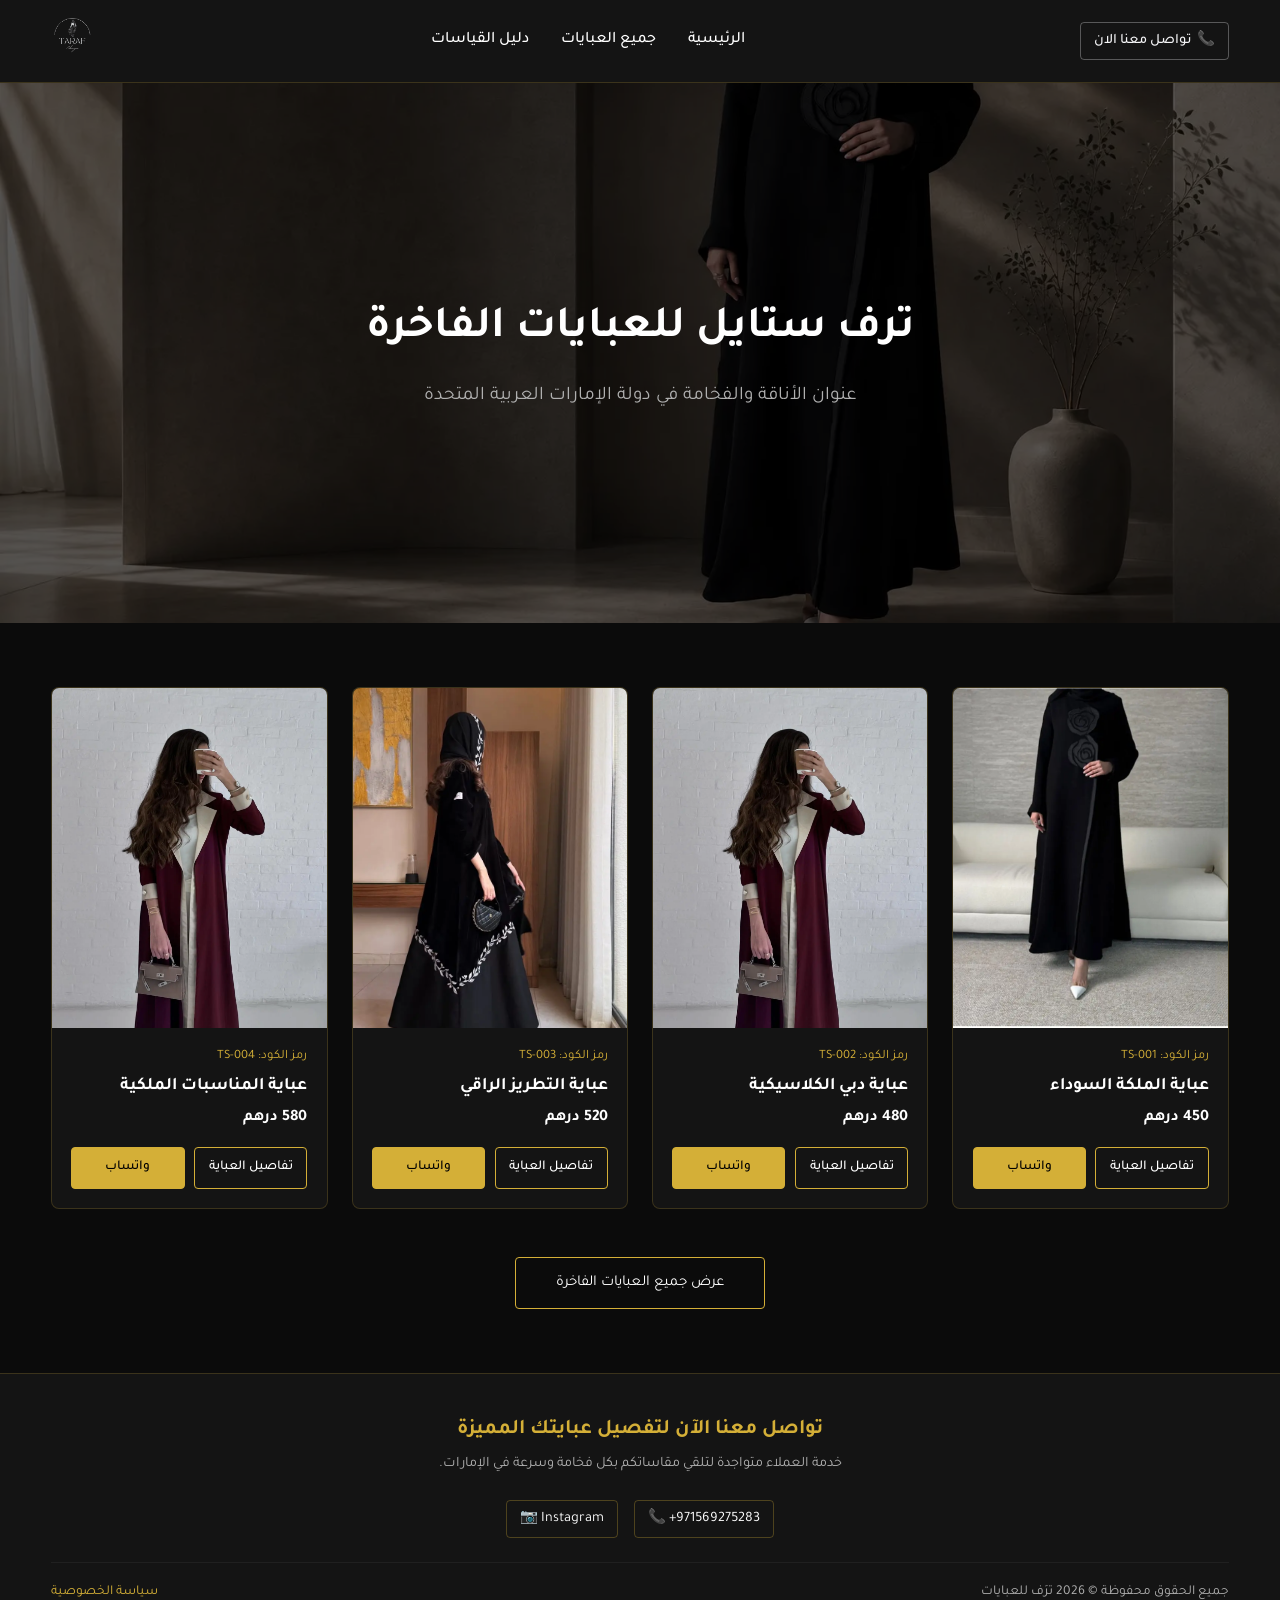
==== index.html @ d0e296e5 "Add files via upload" ====
<!DOCTYPE html>
<html lang="ar" dir="rtl">

<head>
    <meta charset="UTF-8">
    <meta name="viewport" content="width=device-width, initial-scale=1.0">
    <link rel="icon" type="image/x-icon" href="favicon.ico">
    <title>ترف ستايل للعبايات الفاخرة | الإمارات</title>
    <meta name="description"
        content="متجر ترَف للعبايات الراقية في الإمارات. تصاميم حصرية وتفصيل حسب الطلب. اطلب الآن عبر الواتساب.">
    <link rel="canonical" href="https://tarafstyleforabaya.com/index.html">
    <meta property="og:title" content="ترَف للعبايات الفاخرة | الإمارات">
    <meta property="og:description"
        content="متجر ترَف للعبايات الراقية في الإمارات. تصاميم حصرية وتفصيل حسب الطلب. اطلب الآن عبر الواتساب.">
    <meta property="og:type" content="website">
    <meta property="og:url" content="https://tarafstyleforabaya.com/index.html">
    <meta property="og:image" content="https://tarafstyleforabaya.com/img/share-cover.webp">
    <meta name="geo.region" content="AE" />
    <meta name="geo.placename" content="United Arab Emirates" />
    <meta name="language" content="ar" />

    <script type="application/ld+json">
    {
      "@context": "https://schema.org",
      "@type": "LocalBusiness",
      "name": "ترف ستايل للعبايات الفاخرة",
      "image": "https://tarafstyleforabaya.com/img/share-cover.webp",
      "@id": "https://tarafstyleforabaya.com",
      "url": "https://tarafstyleforabaya.com",
      "telephone": "+971569275283",
      "priceRange": "$$",
      "address": {
        "@type": "PostalAddress",
        "addressCountry": "AE"
      },
      "openingHoursSpecification": {
        "@type": "OpeningHoursSpecification",
        "dayOfWeek": [
          "Monday", "Tuesday", "Wednesday", "Thursday", "Friday", "Saturday", "Sunday"
        ],
        "opens": "09:00",
        "closes": "22:00"
      },
      "sameAs": [
        "https://instagram.com/tarafstyleforabaya/"
      ]
    }
    </script>

    <link href="https://fonts.googleapis.com/css2?family=Tajawal:wght@300;400;500;700&display=swap" rel="stylesheet">
    <link rel="stylesheet" href="css/style.css">
</head>

<body>

    <header>
        <div class="header-right">
            <a href="https://wa.me/971569275283?text=مرحباً، أود الاستفسار عن تشكيلة العبايات" target="_blank"
                rel="noopener noreferrer" class="header-whatsapp-btn">
                <span>&#128222;</span> <span class="btn-text">تواصل معنا الان</span>
            </a>
            <a href="https://wa.me/971569275283?text=مرحباً، أود الاستفسار عن تشكيلة العبايات" target="_blank"
                rel="noopener noreferrer" class="mobile-phone-icon-btn" aria-label="تواصل معنا عبر الواتساب">
                <span>&#128222;</span>
            </a>
        </div>

        <div class="header-center">
            <div class="logo-container mobile-logo display-none">
                <a href="index.html">
                    <img src="img/taraf-logo.webp" alt="Taraf Abaya Logo" loading="lazy">
                </a>
            </div>
            <nav>
                <ul class="nav-links">
                    <li><a href="index.html">الرئيسية</a></li>
                    <li><a href="all-abayas.html">جميع العبايات</a></li>
                    <li><a href="size-guide.html">دليل القياسات</a></li>
                </ul>
            </nav>
        </div>

        <div class="header-left">
            <div class="logo-container desktop-logo">
                <a href="index.html">
                    <img src="img/taraf-logo.webp" alt="Taraf Abaya Logo" loading="lazy">
                </a>
            </div>
            <button class="hamburger" id="hamburger" aria-label="قائمة التنقل">
                <span></span>
                <span></span>
                <span></span>
            </button>
        </div>
    </header>

    <main>
        <section class="hero-section">
            <div class="hero-overlay"></div>
            <div class="hero-content">
                <h1>ترف ستايل للعبايات الفاخرة</h1>
                <p>عنوان الأناقة والفخامة في دولة الإمارات العربية المتحدة</p>
            </div>
        </section>

        <section class="featured-abayas">
            <div class="abayas-grid" id="abayasGrid"></div>

            <div class="view-more-container">
                <a href="all-abayas.html" id="loadMoreBtn" class="display-inline-block">عرض جميع العبايات الفاخرة</a>
            </div>
        </section>
    </main>

    <button id="backToTopBtn" aria-label="العودة إلى الأعلى">&#8593;</button>

    <footer>
        <div class="footer-top">
            <h3 class="footer-title">تواصل معنا الآن لتفصيل عبايتك المميزة</h3>
            <p class="footer-desc">خدمة العملاء متواجدة لتلقي مقاساتكم بكل فخامة وسرعة في الإمارات.</p>
        </div>
        <div class="social-links">
            <a href="https://wa.me/971569275283" target="_blank" rel="noopener noreferrer"
                class="social-btn">971569275283+ &#128222;</a>
            <a href="https://instagram.com/tarafstyleforabaya/" target="_blank" rel="noopener noreferrer"
                class="social-btn">Instagram &#128247;</a>
        </div>
        <div class="footer-bottom">
            <p>جميع الحقوق محفوظة © 2026 ترَف للعبايات</p>
            <a href="privacy-policy.html" class="privacy-link">سياسة الخصوصية</a>
        </div>
    </footer>

    <script src="js/main.js"></script>
</body>

</html>
---- css/style.css ----
/* --- إعدادات الألوان الأساسية والهوية البصرية --- */
:root {
    --bg-primary: #0b0b0b;
    --card-bg: #141414;
    --text-primary: #ffffff;
    --text-secondary: #b0b0b0;
    --accent-gold: #d4af37;
    --accent-gold-hover: #e6c547;
    --off-white: #f5f5f7;
    --transition: all 0.3s ease;
}

* {
    margin: 0;
    padding: 0;
    box-sizing: border-box;
}

html, body {
    overflow-x: hidden;
    width: 100%;
}

body {
    background-color: var(--bg-primary);
    color: var(--text-primary);
    font-family: 'Tajawal', sans-serif;
    direction: rtl;
    line-height: 1.6;
}

a {
    text-decoration: none;
    color: inherit;
}

/* --- الهيدر العلوي (Header) --- */
header {
    background-color: var(--card-bg);
    border-bottom: 1px solid rgba(212, 175, 55, 0.2);
    padding: 0.8rem 4%;
    display: flex;
    justify-content: space-between;
    align-items: center;
    position: sticky;
    top: 0;
    z-index: 1000;
    width: 100%;
}

.logo-container img {
    height: 45px;
    object-fit: contain;
}

.nav-links {
    display: flex;
    list-style: none;
    gap: 2rem;
}

.nav-links a {
    color: var(--text-primary);
    font-weight: 500;
    transition: var(--transition);
}

.nav-links a:hover {
    color: var(--accent-gold);
}

/* زر الواتساب الافتراضي للديسكتوب (نص وأيقونة) */
.header-whatsapp-btn {
    display: flex;
    align-items: center;
    gap: 6px;
    background: transparent;
    border: 1px solid rgba(245, 245, 247, 0.3);
    color: var(--off-white);
    padding: 0.4rem 0.8rem;
    border-radius: 4px;
    transition: var(--transition);
    font-size: 0.9rem;
    font-weight: 500;
}

.header-whatsapp-btn:hover {
    border-color: var(--accent-gold);
    color: var(--accent-gold);
}

/* زر السماعة المتحركة داخل دائرة للموبايل والتابلت (مخفي افتراضياً بالديسكتوب) */
.mobile-phone-icon-btn {
    display: none;
    align-items: center;
    justify-content: center;
    width: 40px;
    height: 40px;
    border-radius: 50%;
    border: 1px solid rgba(245, 245, 247, 0.3);
    background: transparent;
    color: var(--off-white);
    font-size: 1.1rem;
    transition: var(--transition);
}

.mobile-phone-icon-btn span {
    display: inline-block;
    animation: ring 1.5s infinite ease-in-out;
}

@keyframes ring {
    0% { transform: rotate(0deg); }
    10% { transform: rotate(14deg); }
    20% { transform: rotate(-14deg); }
    30% { transform: rotate(14deg); }
    40% { transform: rotate(-14deg); }
    50% { transform: rotate(0deg); }
    100% { transform: rotate(0deg); }
}

.hamburger {
    display: none;
    flex-direction: column;
    gap: 5px;
    cursor: pointer;
    background: none;
    border: none;
    padding: 5px;
}

.hamburger span {
    width: 25px;
    height: 3px;
    background-color: var(--accent-gold);
    transition: var(--transition);
    border-radius: 2px;
}

/* عرض اللوجو للموبايل */
@media (max-width: 768px) {
    .header-center .mobile-logo {
        display: block !important;
        text-align: center;
        margin-bottom: 10px;
    }
    
    .header-center .mobile-logo a {
        display: inline-block;
    }
}

/* --- قسم الـ Hero --- */
.hero-section {
    position: relative;
    height: 60vh;
    display: flex;
    align-items: center;
    justify-content: center;
    text-align: center;
    background: url('../img/luxury-abayas-hero-uae.webp') no-repeat center center/cover;
}

.hero-overlay {
    position: absolute;
    top: 0;
    left: 0;
    width: 100%;
    height: 100%;
    background-color: rgba(0, 0, 0, 0.65);
}

.hero-content {
    position: relative;
    z-index: 2;
    padding: 0 1rem;
}

.hero-content h1 {
    font-size: 2.8rem;
    color: var(--text-primary);
    margin-bottom: 1rem;
}

.hero-content p {
    font-size: 1.2rem;
    color: var(--text-secondary);
}

/* --- شبكة المنتجات (Abayas Grid) --- */
.featured-abayas {
    padding: 4rem 4%;
}

.abayas-grid {
    display: grid;
    grid-template-columns: repeat(auto-fit, minmax(250px, 1fr));
    gap: 1.5rem;
}

.abaya-card {
    background-color: var(--card-bg);
    border: 1px solid rgba(212, 175, 55, 0.2);
    border-radius: 8px;
    overflow: hidden;
    transition: var(--transition);
    display: flex;
    flex-direction: column;
}

.abaya-card:hover {
    transform: translateY(-4px);
    border-color: var(--accent-gold);
}

.abaya-img {
    width: 100%;
    height: 340px;
    object-fit: cover;
}

.abaya-info {
    padding: 1.2rem;
    display: flex;
    flex-direction: column;
    flex-grow: 1;
}

.abaya-sku {
    font-size: 0.8rem;
    color: var(--accent-gold);
    margin-bottom: 0.3rem;
}

.abaya-name {
    font-size: 1.1rem;
    color: var(--text-primary);
    margin-bottom: 0.3rem;
    font-weight: 600;
}

.abaya-price {
    font-size: 1rem;
    font-weight: bold;
    color: var(--text-primary);
    margin-bottom: 1rem;
}

/* تنسيق الأزرار داخل الكارد لتكون متناسقة وعلى نفس المستوي */
.abaya-actions {
    display: flex;
    gap: 0.6rem;
    margin-top: auto;
}

.btn-primary, .btn-whatsapp {
    flex: 1;
    padding: 0.55rem 0.5rem;
    text-align: center;
    border-radius: 4px;
    font-size: 0.85rem;
    font-weight: 500;
    transition: var(--transition);
    white-space: nowrap;
}

.btn-primary {
    background-color: transparent;
    border: 1px solid var(--accent-gold);
    color: var(--text-primary);
}

.btn-primary:hover {
    background-color: var(--accent-gold);
    color: #000;
}

.btn-whatsapp {
    background-color: var(--accent-gold);
    color: #000;
    border: 1px solid var(--accent-gold);
}

.btn-whatsapp:hover {
    background-color: var(--accent-gold-hover);
}

.view-more-container {
    text-align: center;
    margin-top: 3rem;
}

#loadMoreBtn {
    background-color: transparent;
    border: 1px solid var(--accent-gold);
    color: var(--text-primary);
    padding: 0.8rem 2.5rem;
    cursor: pointer;
    border-radius: 4px;
    font-size: 0.95rem;
    transition: var(--transition);
}

#loadMoreBtn:hover {
    background-color: var(--accent-gold);
    color: #000;
}

/* --- صفحة تفاصيل المنتج --- */
.product-details-section {
    padding: 4rem 4%;
    display: grid;
    grid-template-columns: 1fr 1fr;
    gap: 2.5rem;
    align-items: start;
}

.product-gallery img {
    width: 100%;
    height: 450px;
    object-fit: cover;
    border-radius: 8px;
    border: 1px solid rgba(212, 175, 55, 0.2);
}

.product-info-content h1 {
    font-size: 1.8rem;
    margin-bottom: 0.4rem;
    color: var(--text-primary);
}

.product-info-content .sku {
    color: var(--accent-gold);
    font-size: 0.9rem;
    margin-bottom: 0.8rem;
    display: block;
}

.product-info-content .price {
    font-size: 1.3rem;
    font-weight: bold;
    color: var(--text-primary);
    margin-bottom: 1.2rem;
}

.product-info-content .description {
    color: var(--text-secondary);
    margin-bottom: 1.5rem;
    line-height: 1.7;
    font-size: 0.95rem;
}

.options-group {
    margin-bottom: 1.2rem;
}

.options-group label {
    display: block;
    margin-bottom: 0.4rem;
    color: var(--text-primary);
    font-weight: 500;
    font-size: 0.9rem;
}

.options-group select {
    width: 100%;
    padding: 0.7rem;
    background: var(--card-bg);
    border: 1px solid rgba(212, 175, 55, 0.3);
    color: var(--text-primary);
    border-radius: 4px;
    font-family: 'Tajawal', sans-serif;
}

.size-guide-link-text {
    display: inline-block;
    margin-top: 0.4rem;
    color: var(--accent-gold);
    font-size: 0.85rem;
    text-decoration: underline;
}

.product-actions {
    margin-top: 2rem;
}

/* --- صفحة دليل القياسات --- */
.size-guide-section {
    padding: 4rem 4%;
    max-width: 1100px;
    margin: 0 auto;
}

.guide-intro {
    text-align: center;
    margin-bottom: 2.5rem;
}

.guide-intro h1 {
    font-size: 2rem;
    margin-bottom: 0.8rem;
    color: var(--text-primary);
}

.guide-intro p {
    color: var(--text-secondary);
    font-size: 1rem;
}

.table-container {
    overflow-x: auto;
    margin-bottom: 2.5rem;
}

.size-table {
    width: 100%;
    border-collapse: collapse;
    background: var(--card-bg);
    border: 1px solid rgba(212, 175, 55, 0.3);
    text-align: center;
}

.size-table th, .size-table td {
    padding: 0.8rem;
    border: 1px solid rgba(212, 175, 55, 0.2);
    color: var(--text-primary);
    font-size: 0.9rem;
}

.size-table th {
    background-color: #111;
    color: var(--accent-gold);
    font-weight: 700;
}

.guide-visual-container {
    display: grid;
    grid-template-columns: 1fr 1fr;
    gap: 2.5rem;
    align-items: center;
    background: var(--card-bg);
    padding: 2rem;
    border-radius: 8px;
    border: 1px solid rgba(212, 175, 55, 0.2);
}

.guide-visual-img img {
    width: 100%;
    height: auto;
    border-radius: 6px;
    border: 1px solid rgba(212, 175, 55, 0.2);
    background: #fff;
    padding: 8px;
}

.guide-notes h3 {
    color: var(--accent-gold);
    font-size: 1.2rem;
    margin-bottom: 1rem;
}

.guide-notes ul {
    list-style: disc;
    padding-right: 1.2rem;
    color: var(--text-secondary);
    display: flex;
    flex-direction: column;
    gap: 0.6rem;
    font-size: 0.9rem;
}

.guide-notes ul li {
    color: var(--text-primary);
}

/* --- الفوتر (Footer) --- */
footer {
    background-color: var(--card-bg);
    border-top: 1px solid rgba(212, 175, 55, 0.2);
    padding: 2.5rem 4% 1.2rem;
    text-align: center;
}

.footer-top {
    margin-bottom: 1.5rem;
}

.footer-title {
    font-size: 1.3rem;
    color: var(--accent-gold);
    margin-bottom: 0.4rem;
}

.footer-desc {
    color: var(--text-secondary);
    font-size: 0.9rem;
}

.social-links {
    display: flex;
    justify-content: center;
    gap: 1rem;
    margin-bottom: 1.5rem;
}

.social-btn {
    display: flex;
    align-items: center;
    gap: 6px;
    padding: 0.4rem 0.8rem;
    border: 1px solid rgba(212, 175, 55, 0.3);
    border-radius: 4px;
    color: var(--text-primary);
    font-size: 0.9rem;
    transition: var(--transition);
}

.social-btn:hover {
    border-color: var(--accent-gold);
}

.footer-bottom {
    border-top: 1px solid rgba(255, 255, 255, 0.05);
    padding-top: 1.2rem;
    display: flex;
    justify-content: space-between;
    align-items: center;
    color: var(--text-secondary);
    font-size: 0.85rem;
}

.privacy-link {
    color: var(--accent-gold);
}

/* --- زر العودة إلى الأعلى --- */
#backToTopBtn {
    position: fixed;
    bottom: 20px;
    left: 20px;
    background-color: transparent;
    border: 1px solid var(--accent-gold);
    color: var(--text-primary);
    width: 40px;
    height: 40px;
    border-radius: 50%;
    display: flex;
    align-items: center;
    justify-content: center;
    font-size: 1.1rem;
    cursor: pointer;
    opacity: 0;
    visibility: hidden;
    transition: var(--transition);
    z-index: 999;
}

#backToTopBtn.show {
    opacity: 1;
    visibility: visible;
}

#backToTopBtn:hover {
    background-color: var(--accent-gold);
    color: #000;
}

/* --- الاستجابة للشاشات الصغيرة والتابلت (Responsive Mobile Grid Header) --- */
@media (max-width: 992px) {
    .product-details-section, .guide-visual-container {
        grid-template-columns: 1fr;
    }
}

@media (max-width: 768px) {
    /* تنظيم الهيدر للموبايل: زر التواصل يمين، اللوجو في المنتصف تماماً، الهمبرغر يسار */
    header {
        display: grid;
        grid-template-columns: auto 1fr auto;
        align-items: center;
        padding: 0.6rem 3%;
    }

    .desktop-logo { display: none; }
    .mobile-logo { display: block !important; justify-self: center; }

    .header-right { justify-self: start; }
    .header-left { justify-self: end; }

    /* إخفاء زر الواتساب النصي وإظهار زر السماعة الدائري المتحرك فقط */
    .header-whatsapp-btn {
        display: none !important;
    }

    .mobile-phone-icon-btn {
        display: flex !important;
    }

    .hamburger {
        display: flex;
    }

    .nav-links {
        display: none;
        position: absolute;
        top: 100%;
        right: 0;
        width: 100%;
        background-color: var(--card-bg);
        flex-direction: column;
        align-items: center;
        padding: 1.2rem 0;
        border-bottom: 1px solid rgba(212, 175, 55, 0.2);
        box-shadow: 0 10px 20px rgba(0,0,0,0.5);
    }

    .nav-links.active {
        display: flex;
    }

    .hero-content h1 {
        font-size: 2.1rem;
    }

    .footer-bottom {
        flex-direction: column;
        gap: 0.8rem;
        text-align: center;
    }
}

/* أضف هذه الأسطر في نهاية ملف css/style.css */
.hero-short {
    height: 40vh !important;
}

.display-none {
    display: none !important;
}

.display-inline-block {
    display: inline-block !important;
}

.text-center-loading {
    text-align: center;
    width: 100%;
    grid-column: span 2;
    color: var(--text-secondary);
}

/* تنسيقات صفحة سياسة الخصوصية */
.privacy-section {
    max-width: 900px;
    margin: 0 auto;
    padding: 4rem 1.5rem;
}

.privacy-intro {
    text-align: center;
    margin-bottom: 2.5rem;
}

.privacy-intro h1 {
    margin-bottom: 1rem;
    color: var(--text-primary);
}

.privacy-content-wrapper {
    color: var(--text-secondary);
    line-height: 1.9;
    font-size: 1.05rem;
}

.privacy-content-wrapper h3 {
    color: var(--text-primary);
    margin-top: 1.5rem;
    margin-bottom: 0.5rem;
}

.privacy-content-wrapper ul {
    padding-right: 1.5rem;
    margin-top: 0.5rem;
    margin-bottom: 1rem;
}
/* تنسيقات صفحة الخطأ 404 */
.error-page-section {
    text-align: center;
    padding: 5rem 1.5rem;
    max-width: 700px;
    margin: 0 auto;
}

.error-content-wrapper {
    margin-bottom: 2rem;
}

.error-code {
    font-size: 5rem;
    color: var(--accent-gold);
    font-weight: 700;
    display: block;
    margin-bottom: 1rem;
}

.error-page-section h1 {
    margin-bottom: 1rem;
    color: var(--text-primary);
}

.error-page-section p {
    color: var(--text-secondary);
    font-size: 1.1rem;
    line-height: 1.8;
}

.error-actions .btn-primary {
    display: inline-block;
    padding: 0.8rem 2.5rem;
    font-size: 1.05rem;
    border-radius: 4px;
    text-decoration: none;
}
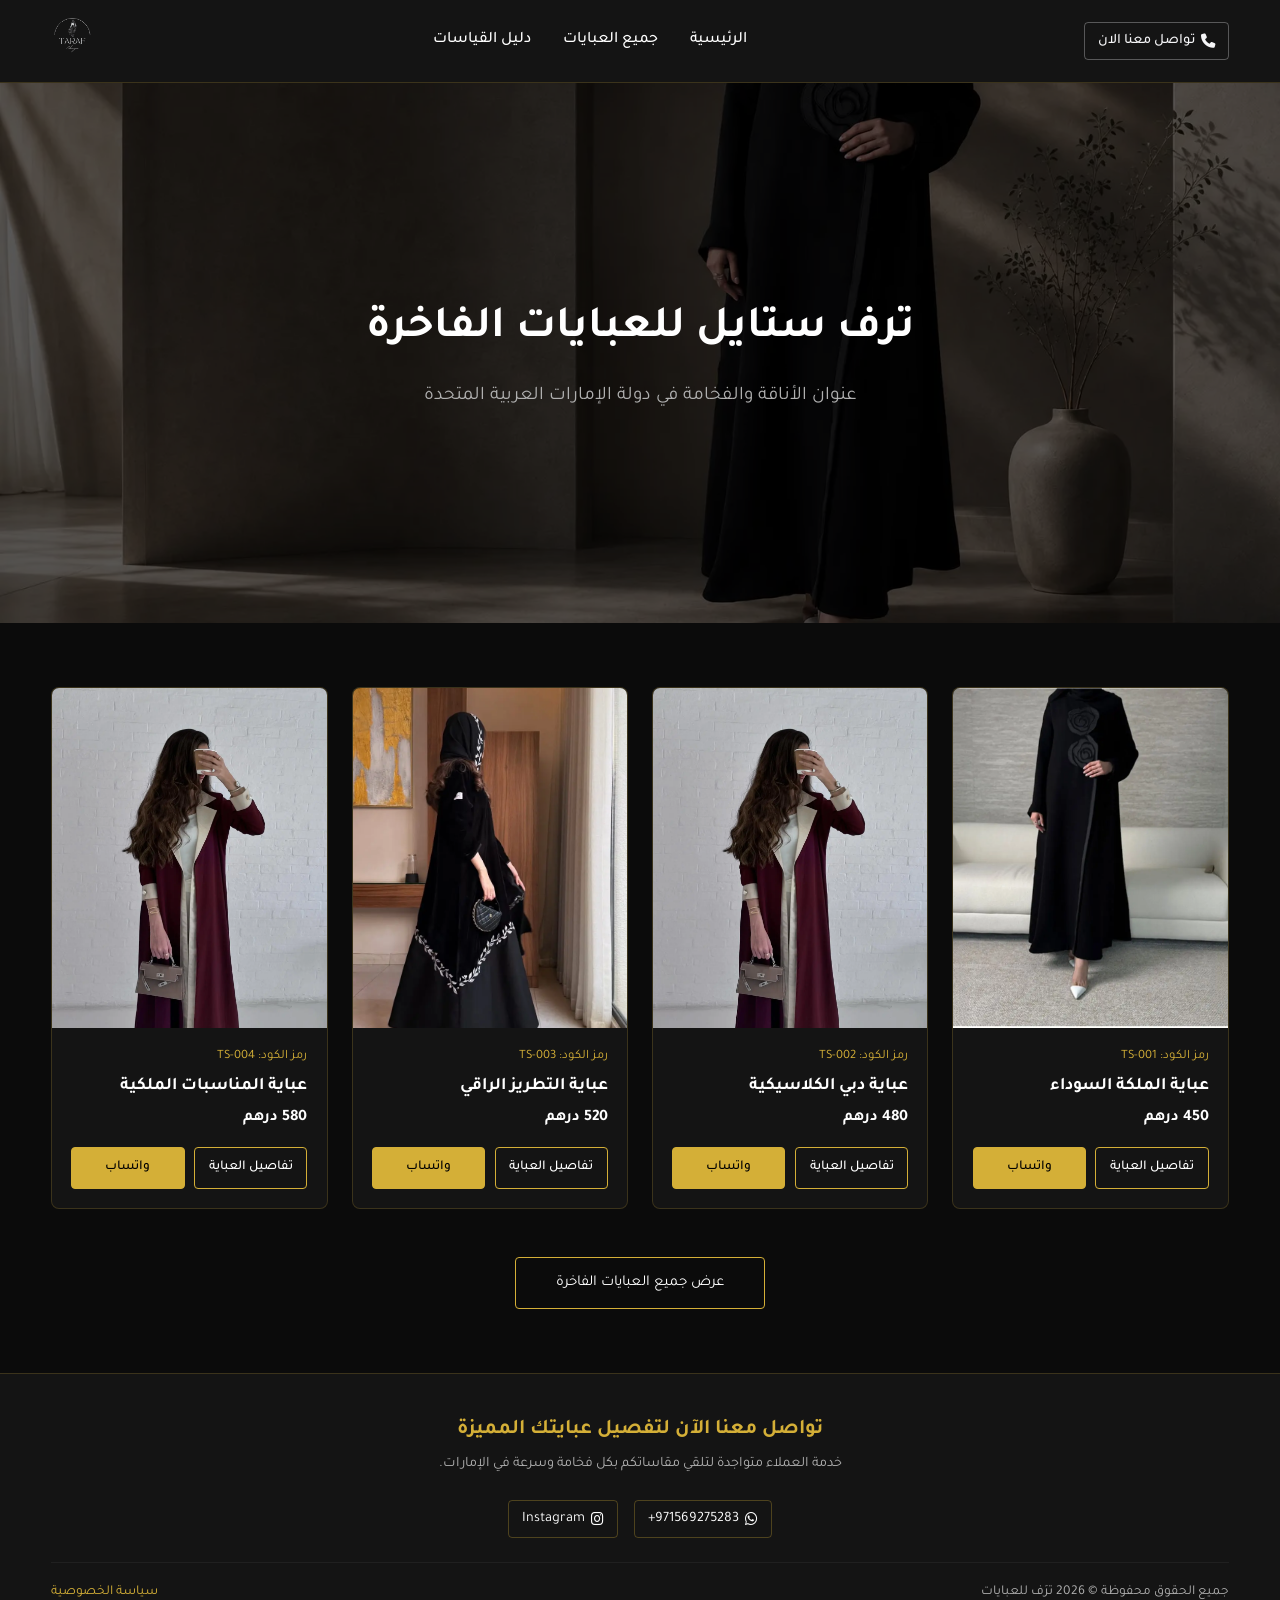
==== commit e7a6eae1: "Update index.html" ====
--- a/index.html
+++ b/index.html
@@ -7,14 +7,14 @@
     <link rel="icon" type="image/x-icon" href="favicon.ico">
     <title>ترف ستايل للعبايات الفاخرة | الإمارات</title>
     <meta name="description"
-        content="متجر ترَف للعبايات الراقية في الإمارات. تصاميم حصرية وتفصيل حسب الطلب. اطلب الآن عبر الواتساب.">
-    <link rel="canonical" href="https://tarafstyleforabaya.com/index.html">
-    <meta property="og:title" content="ترَف للعبايات الفاخرة | الإمارات">
+        content="ترف ستايل للعبايات الفاخرة في الامارات. تصاميم حصرية وتفصيل حسب الطلب. اطلب الآن عبر الواتساب.">
+    <link rel="canonical" href="https://tarafstyleabaya.com/index.html">
+    <meta property="og:title" content="ترف ستايل للعبايات الفاخرة | الإمارات">
     <meta property="og:description"
-        content="متجر ترَف للعبايات الراقية في الإمارات. تصاميم حصرية وتفصيل حسب الطلب. اطلب الآن عبر الواتساب.">
+        content="ترف ستايل للعبايات الفاخرة في الامارات. تصاميم حصرية وتفصيل حسب الطلب. اطلب الآن عبر الواتساب.">
     <meta property="og:type" content="website">
-    <meta property="og:url" content="https://tarafstyleforabaya.com/index.html">
-    <meta property="og:image" content="https://tarafstyleforabaya.com/img/share-cover.webp">
+    <meta property="og:url" content="https://tarafstyleabaya.com/index.html">
+    <meta property="og:image" content="https://tarafstyleabaya.com/img/share-cover.webp">
     <meta name="geo.region" content="AE" />
     <meta name="geo.placename" content="United Arab Emirates" />
     <meta name="language" content="ar" />
@@ -24,9 +24,9 @@
       "@context": "https://schema.org",
       "@type": "LocalBusiness",
       "name": "ترف ستايل للعبايات الفاخرة",
-      "image": "https://tarafstyleforabaya.com/img/share-cover.webp",
-      "@id": "https://tarafstyleforabaya.com",
-      "url": "https://tarafstyleforabaya.com",
+      "image": "https://tarafstyleabaya.com/img/share-cover.webp",
+      "@id": "https://tarafstyleabaya.com",
+      "url": "https://tarafstyleabaya.com",
       "telephone": "+971569275283",
       "priceRange": "$$",
       "address": {
@@ -46,22 +46,22 @@
       ]
     }
     </script>
-
+    <link rel="stylesheet" href="https://cdnjs.cloudflare.com/ajax/libs/font-awesome/6.4.0/css/all.min.css">
     <link href="https://fonts.googleapis.com/css2?family=Tajawal:wght@300;400;500;700&display=swap" rel="stylesheet">
     <link rel="stylesheet" href="css/style.css">
 </head>
 
 <body>
 
-    <header>
+<header>
         <div class="header-right">
             <a href="https://wa.me/971569275283?text=مرحباً، أود الاستفسار عن تشكيلة العبايات" target="_blank"
                 rel="noopener noreferrer" class="header-whatsapp-btn">
-                <span>&#128222;</span> <span class="btn-text">تواصل معنا الان</span>
+                <i class="fa-solid fa-phone"></i> <span class="btn-text">تواصل معنا الان</span>
             </a>
             <a href="https://wa.me/971569275283?text=مرحباً، أود الاستفسار عن تشكيلة العبايات" target="_blank"
                 rel="noopener noreferrer" class="mobile-phone-icon-btn" aria-label="تواصل معنا عبر الواتساب">
-                <span>&#128222;</span>
+                <i class="fa-solid fa-phone"></i>
             </a>
         </div>
 
@@ -114,16 +114,20 @@
 
     <button id="backToTopBtn" aria-label="العودة إلى الأعلى">&#8593;</button>
 
-    <footer>
+<footer>
         <div class="footer-top">
             <h3 class="footer-title">تواصل معنا الآن لتفصيل عبايتك المميزة</h3>
             <p class="footer-desc">خدمة العملاء متواجدة لتلقي مقاساتكم بكل فخامة وسرعة في الإمارات.</p>
         </div>
         <div class="social-links">
             <a href="https://wa.me/971569275283" target="_blank" rel="noopener noreferrer"
-                class="social-btn">971569275283+ &#128222;</a>
+                class="social-btn">
+                <i class="fab fa-whatsapp"></i> 971569275283+
+            </a>
             <a href="https://instagram.com/tarafstyleforabaya/" target="_blank" rel="noopener noreferrer"
-                class="social-btn">Instagram &#128247;</a>
+                class="social-btn">
+                <i class="fab fa-instagram"></i> Instagram
+            </a>
         </div>
         <div class="footer-bottom">
             <p>جميع الحقوق محفوظة © 2026 ترَف للعبايات</p>
@@ -134,4 +138,4 @@
     <script src="js/main.js"></script>
 </body>
 
-</html>+</html>
--- a/css/style.css
+++ b/css/style.css
@@ -720,4 +720,4 @@
     font-size: 1.05rem;
     border-radius: 4px;
     text-decoration: none;
-}+}
